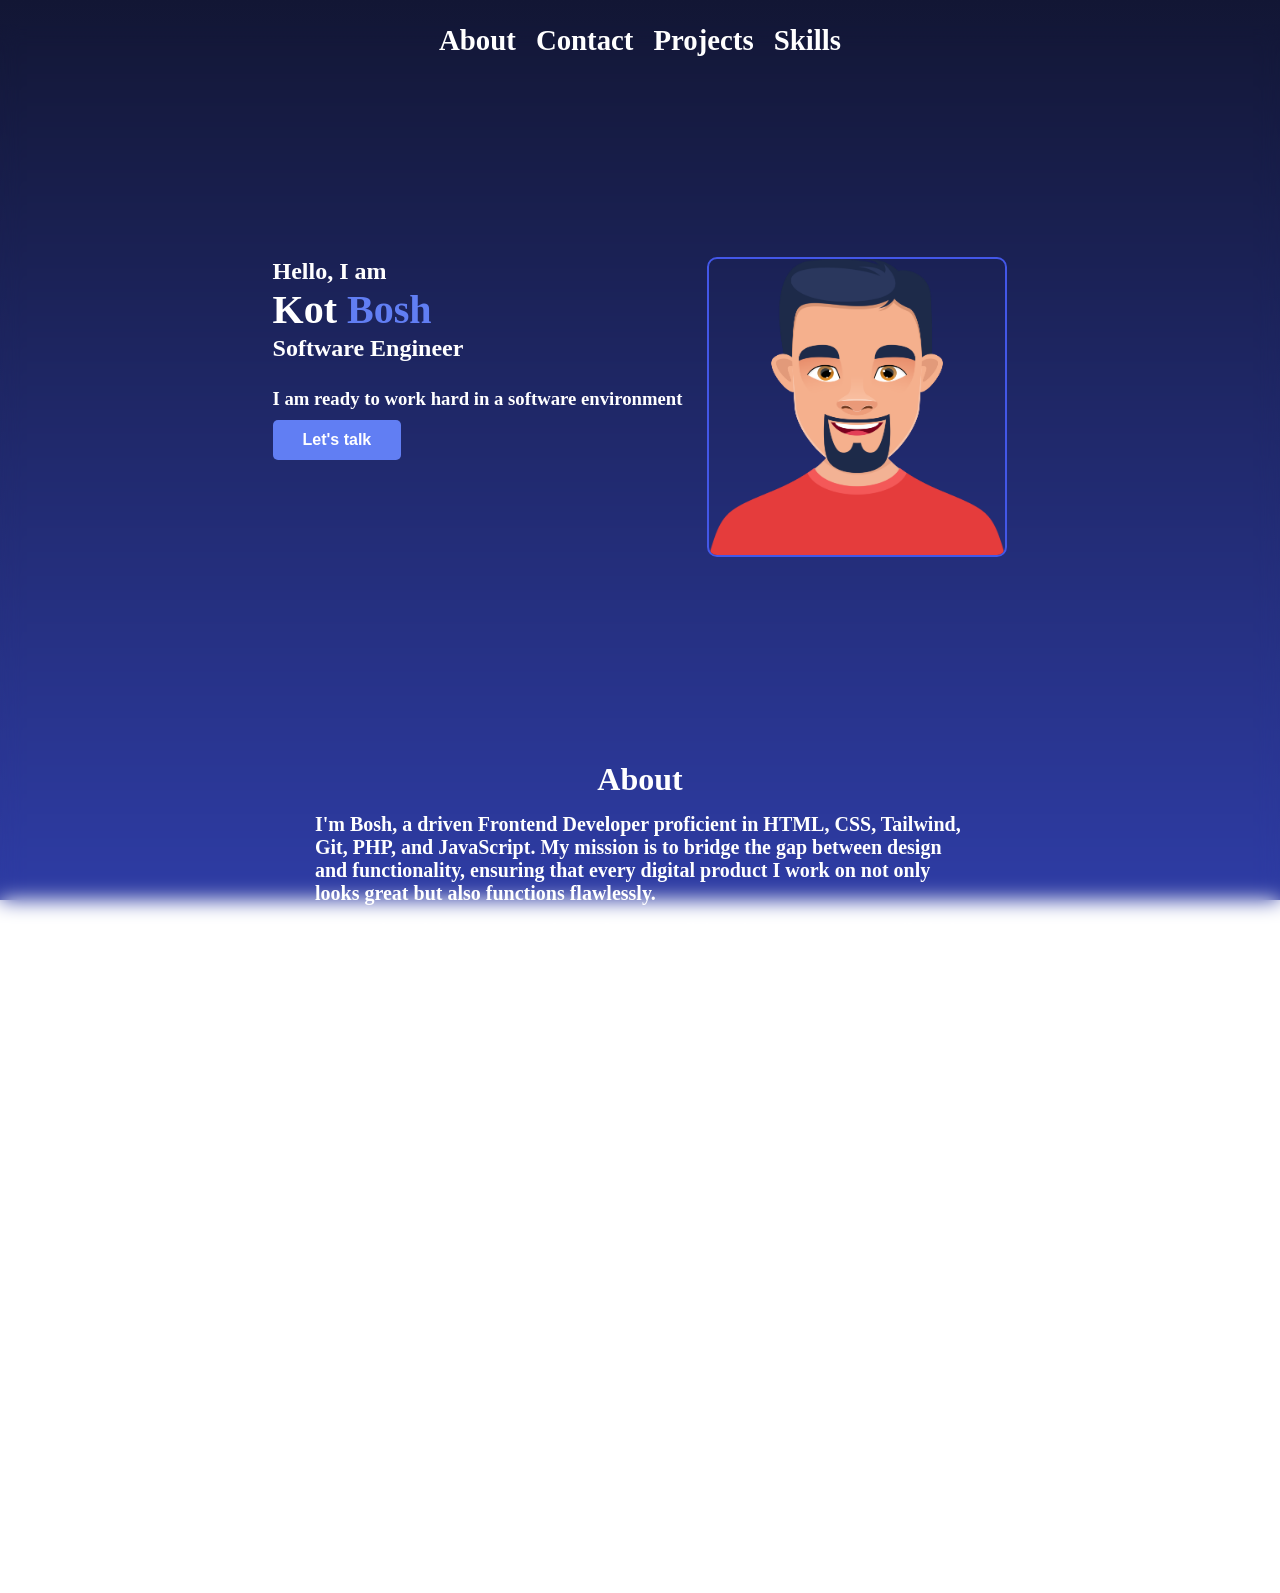
==== index.html @ f46835e7 "Added technologies, started projects" ====
<!DOCTYPE html>
<html lang="en">
  <head>
    <meta charset="UTF-8" />
    <meta name="viewport" content="width=device-width, initial-scale=1.0" />
    <link rel="stylesheet" href="c3301.css" />
    <link
      href="https://unpkg.com/boxicons@2.1.4/css/boxicons.min.css"
      rel="stylesheet"
    />
    <script src="c3301.js"></script>
    <title>Personal Portfolio Renewed</title>
  </head>

  <body>
    <nav class="navbar">
      <a href="#">About</a>
      <a href="#">Contact</a>
      <a href="#">Projects</a>
      <a href="#">Skills</a>
    </nav>

    <section id="home" class="home">
      <div class="text-col">
        <h1>Hello, I am</h1>
        <h1 class="the-bosh">Kot <span>Bosh</span></h1>
        <h3 class="software-engineer">Software Engineer</h3>
        <div class="text-home">
          <h3>I am ready to work hard in a software environment</h3>
          <button class="button button1">Let's talk</button>
        </div>
      </div>
      <div class="image-col">
        <div class="img-container">
          <img class="man-img"src="./random_man.png" alt="" width="300px" height="300px" />
        </div>
      </div>
    </section>

    <div class="about">
      <h1>About</h1>
      <div class="descrip">
        <p>
          I'm Bosh, a driven Frontend Developer proficient in HTML, CSS, Tailwind,
          Git, PHP, and JavaScript. My mission is to bridge the gap between design
          and functionality, ensuring that every digital product I work on not
          only looks great but also functions flawlessly.
        </p>
        <p>
          I'm Bosh, a driven Frontend Developer proficient in HTML, CSS, Tailwind,
          Git, PHP, and JavaScript. My mission is to bridge the gap between design
          and functionality, ensuring that every digital product I work on not
          only looks great but also functions flawlessly.
        </p>
      </div>
      <div class="technologies">
        <img src="white-html.png" alt="" width="70px" height="70px">
        <img src="white-css.png" alt="" width="70px" height="70px">
        <img src="white-javascript.png" alt="" width="70px" height="70px">
        <img src="white-php.png" alt="" width="70px" height="70px">
      </div>
    </div>

    <div class="projects">
      <div class="projects-heading">
        <h1>Projects</h1>
      </div>
      <div class="projects-text">
        <p>
          I'm Bosh, a driven Frontend Developer proficient in HTML, CSS, Tailwind,
          Git, PHP, and JavaScript. My mission is to bridge the gap between design
          and functionality, ensuring that every digital product I work on not
          only looks great but also functions flawlessly.
        </p>
      </div>
      <div class="card">
        <div class="card card1">
          <h1>Project1</h1>
          <img src="" alt="">
        </div>
        <div class="card card2">
          <h1>Project2</h1>
          <img src="" alt="">
        </div>
        <div class="card card3">
          <h1>Project3</h1>
          <img src="" alt="">
        </div>
        <div class="card card4">
          <h1>Project4</h1>
          <img src="" alt="">
        </div>
      </div>
    </div>

    <!-- <footer class="footer">
      <div class="home-sci">
        <a
          href="https://www.instagram.com/codewithlegion/?next=%2F"
          target="_blank"
          ><i class="bx bxl-instagram"></i
        ></a>
        <a href="#" target="_blank"><i class="bx bxl-twitter"></i></a>
        <a
          href="https://www.linkedin.com/in/rhys-maddever-718062283/"
          target="_blank"
          ><i class="bx bxl-linkedin"></i
        ></a>
      </div>
    </footer> -->
  </body>
</html>
---- c3301.css ----
* {
    box-sizing: border-box;
    padding: 0;
    margin: 0;
    font-weight: bold;
    text-align: start;
    color: white;
    text-decoration: none;
}

body {
    backdrop-filter: blur(10px);
    /* background-image: linear-gradient(to right top, #5200ee, #0e2ad1, #0032af, #00328b, #002e64, #00355f, #103a58, #223e51, #195368, #00697a, #008087, #00978e); */
    background: linear-gradient(to top, #2E3CA5 0%, #121634 100%);
    background-size: cover;
    background-attachment: fixed;
    min-height: 100vh;
}

#home {
    overflow: hidden;
    display: grid;
    justify-content: center;
    gap: 25px;
    margin: 200px 0;
    /* margin: 150px 0 100vh 0; */

}

.text-col {
    line-height: 1.2;
    grid-column: 1;
    text-align: start;
}

.text-home {
    margin: 25px 0;
}

.image-col {
    grid-column: 2;
}

.the-bosh {
    font-size: 2.5em;
}

.software-engineer {
    font-size: 1.5em;
}

.image-col img {
    border-radius: 10px;
    border: 2px solid #4357e8;
}

.text-col span {
    color: #617ef3;
}

.navbar a {
    position: relative;
    font-size: 1.2em;
}

.navbar a::after {
    content: '';
    position: absolute;
    bottom: 0;
    left: 0;
    width: 100%;
    height: 3px;
    background-color: white;
    transform: scaleX(0);
    transform-origin: left;
    transition: transform 0.5s ease-in-out;
}

.navbar a:hover::after {
    transform: scaleX(1);
}

  
.home-sci a {
    font-size: 1.5rem;
}

.navbar {
    display: flex;
    justify-content: center;
    gap: 20px;
    margin-top: 1.5rem;
    font-size: x-large;
    color: darkgreen;
}

.footer {
    position: absolute;
    bottom: 0;
}

.about {
    margin: 60px 0;
    display: flex;
    flex-direction: column;
    justify-content: center;
    align-items: center;
}

.technologies {
    display: flex;
    gap: 20px;
}

.about h1 {
    text-align: center;
    font-size: 32px;
}

.descrip {
    text-align: center;
    width: 650px;
    font-size: 20px;
    margin: 15px 0;
}

.descrip p {
    margin-bottom: 15px;
}

.img-container img {

}

/* Use nth child on display grid to make button bo to button of img / container */

.button1 {
    background-color: #617ef3; /* Green */
    border: none;
    color: white;
    padding: 11px 30px;
    border-radius: 5px;
    text-align: center;
    text-decoration: none;
    font-size: 16px;
    cursor: pointer;
    -webkit-transition-duration: 0.4s; /* Safari */
    transition-duration: 0.4s;
  }

  .button1:hover {
    background-color: #4357e8;
    box-shadow: 0 12px 16px 0 rgba(0,0,0,0.24),0 17px 50px 0 rgba(0,0,0,0.19);
  }

  .text-home {
    margin: 25px 0;
  }

  .button1 {
    margin: 10px 0;
  }

.projects {
    margin-top: 150px;
}

.projects-heading h1 {
    text-align: center;
    margin-bottom: 20px;
}

.projects-text {
    width: 650px;
    margin: auto;
}
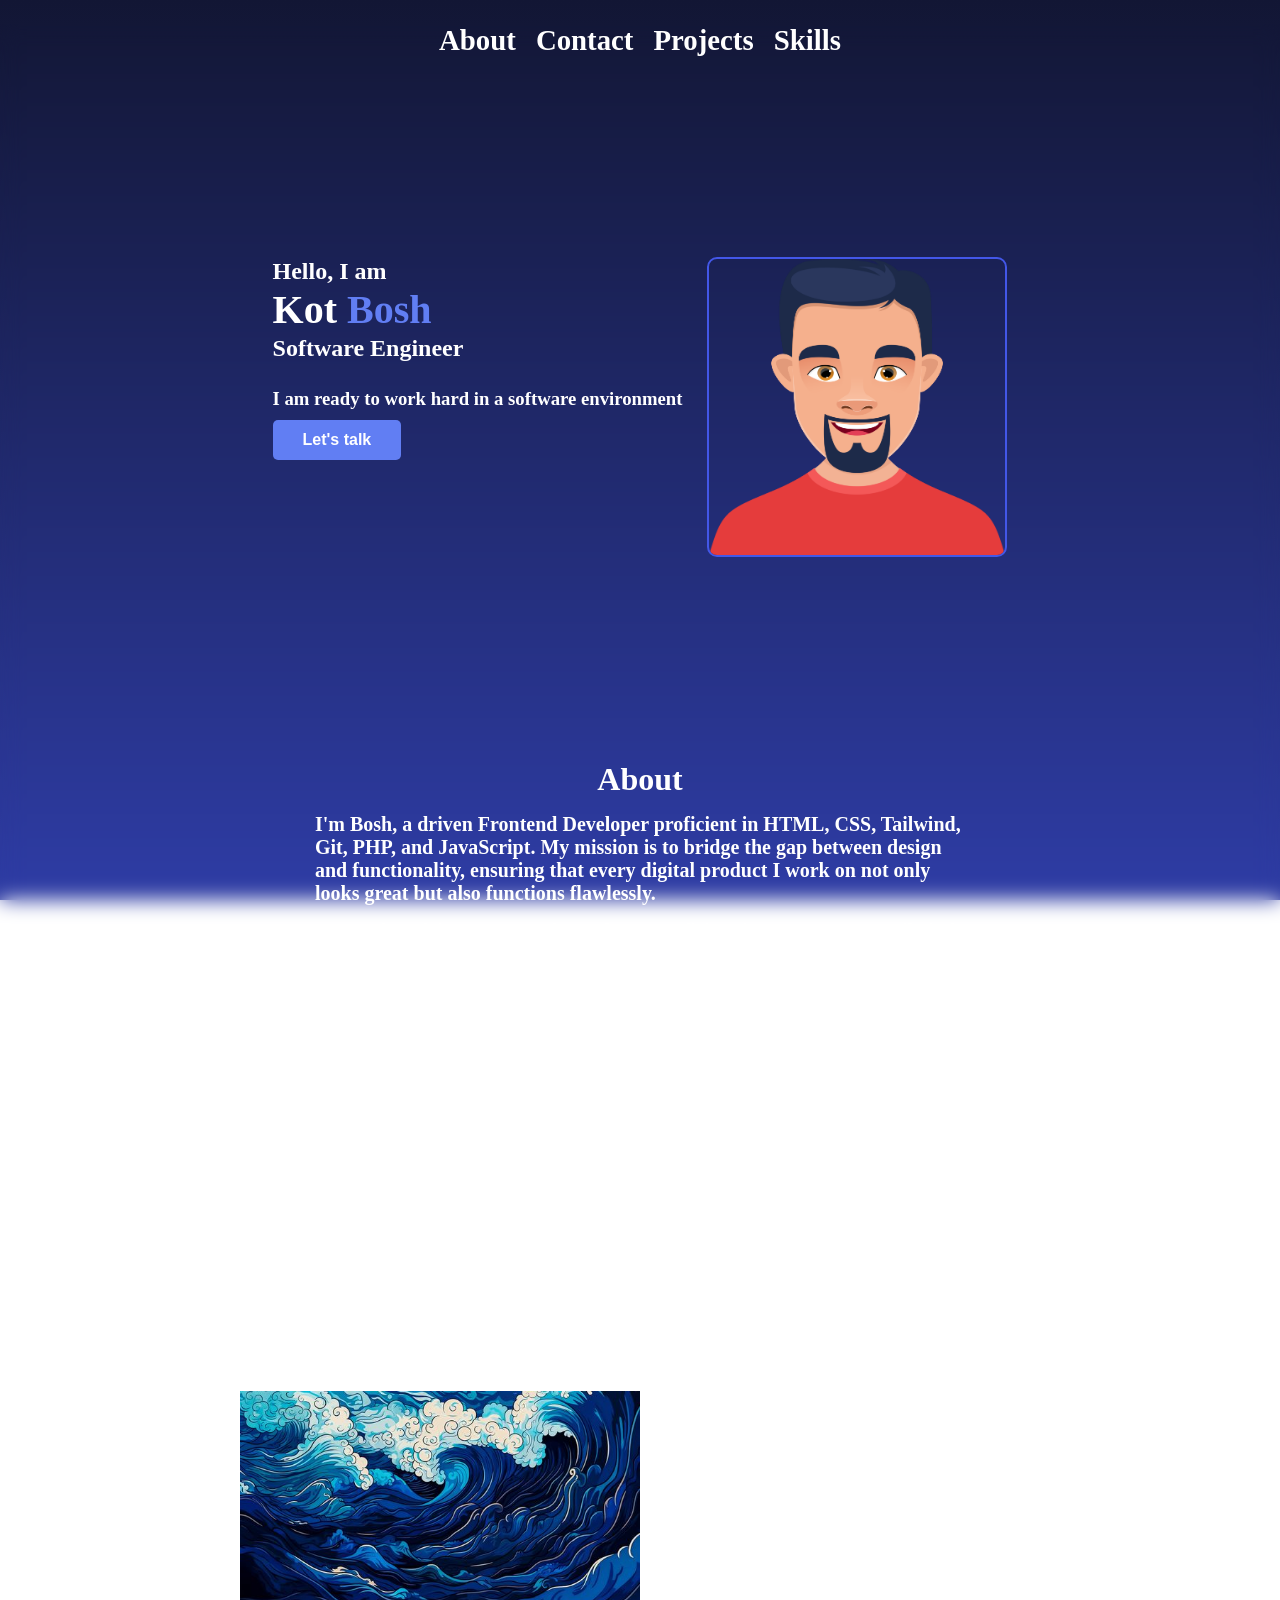
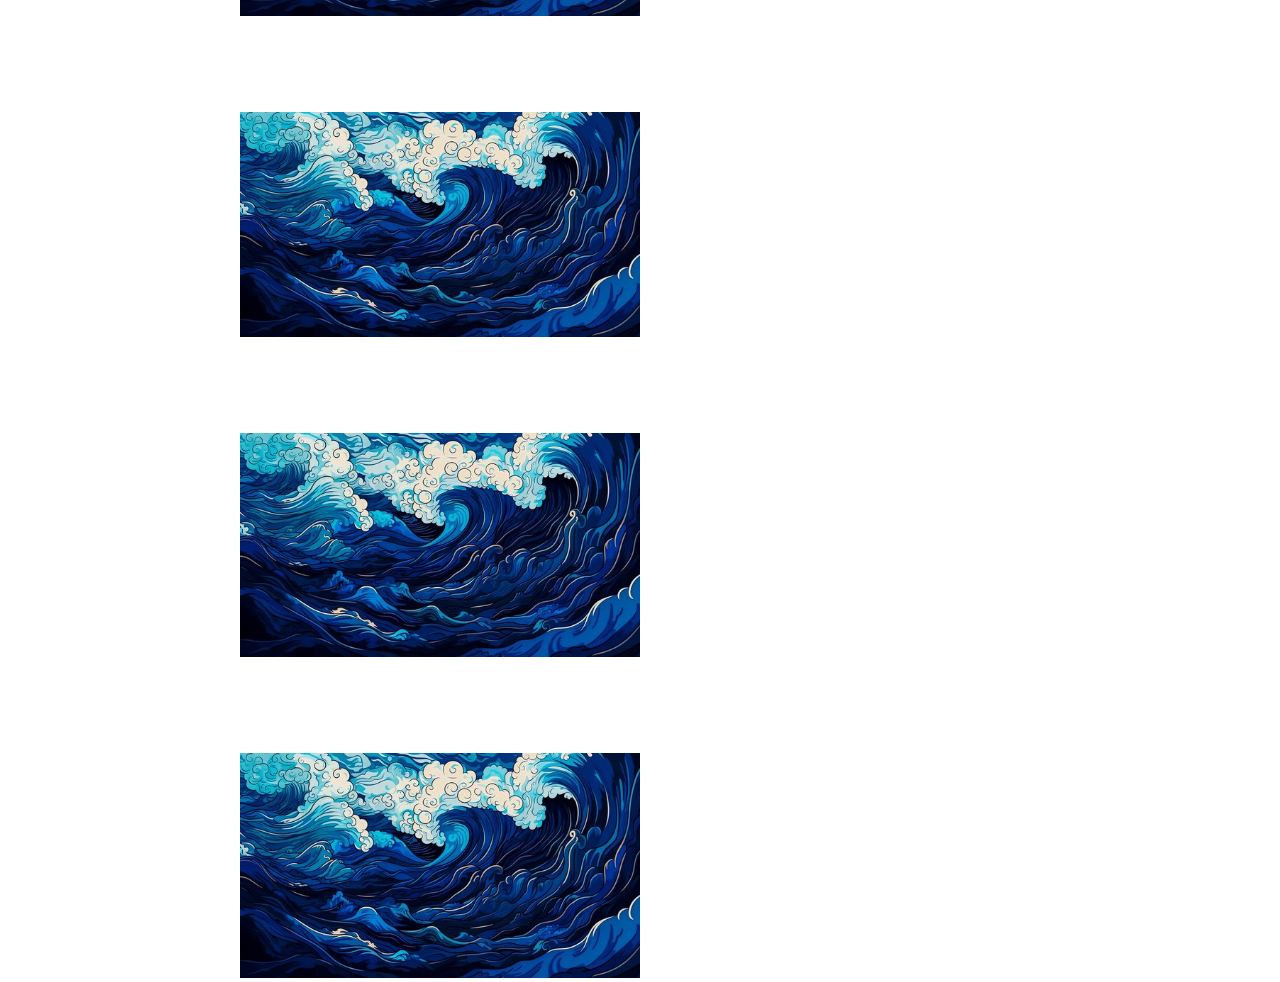
==== commit 4ad64ee0: "Main projects grid" ====
--- a/index.html
+++ b/index.html
@@ -65,30 +65,62 @@
       <div class="projects-heading">
         <h1>Projects</h1>
       </div>
-      <div class="projects-text">
-        <p>
-          I'm Bosh, a driven Frontend Developer proficient in HTML, CSS, Tailwind,
-          Git, PHP, and JavaScript. My mission is to bridge the gap between design
-          and functionality, ensuring that every digital product I work on not
-          only looks great but also functions flawlessly.
-        </p>
-      </div>
-      <div class="card">
+      <div class="card_n">
         <div class="card card1">
           <h1>Project1</h1>
-          <img src="" alt="">
+          <div class="col1">
+            <img src="/waves.jpg" alt="" width="400px">
+          </div>
+          <div class="card-text">
+            <p>
+              I'm Bosh, a driven Frontend Developer proficient in HTML, CSS, Tailwind,
+              Git, PHP, and JavaScript. My mission is to bridge the gap between design
+              and functionality, ensuring that every digital product I work on not
+              only looks great but also functions flawlessly.
+            </p>
+          </div>
         </div>
         <div class="card card2">
           <h1>Project2</h1>
-          <img src="" alt="">
+          <div class="col1">
+            <img src="/waves.jpg" alt="" width="400px">
+          </div>
+          <div class="card-text">
+            <p>
+              I'm Bosh, a driven Frontend Developer proficient in HTML, CSS, Tailwind,
+              Git, PHP, and JavaScript. My mission is to bridge the gap between design
+              and functionality, ensuring that every digital product I work on not
+              only looks great but also functions flawlessly.
+            </p>
+          </div>
         </div>
         <div class="card card3">
           <h1>Project3</h1>
-          <img src="" alt="">
+          <div class="col1">
+            <img src="/waves.jpg" alt="" width="400px">
+          </div>
+          <div class="card-text">
+            <p>
+              I'm Bosh, a driven Frontend Developer proficient in HTML, CSS, Tailwind,
+              Git, PHP, and JavaScript. My mission is to bridge the gap between design
+              and functionality, ensuring that every digital product I work on not
+              only looks great but also functions flawlessly.
+            </p>
+          </div>
         </div>
         <div class="card card4">
           <h1>Project4</h1>
-          <img src="" alt="">
+          <div class="col1">
+            <img src="/waves.jpg" alt="" width="400px">
+          </div>
+          <div class="card-text">
+            <p>
+              I'm Bosh, a driven Frontend Developer proficient in HTML, CSS, Tailwind,
+              Git, PHP, and JavaScript. My mission is to bridge the gap between design
+              and functionality, ensuring that every digital product I work on not
+              only looks great but also functions flawlessly.
+            </p>
+          </div>
         </div>
       </div>
     </div>
--- a/c3301.css
+++ b/c3301.css
@@ -171,10 +171,34 @@
 }
 
 .projects-text {
-    width: 650px;
+    max-width: 700px;
     margin: auto;
 }
 
-
-
-
+.projects {
+    margin-top: 150px;
+}
+
+.card {
+    display: grid;
+    margin: 0 auto;
+    max-width: 800px;
+    align-items: center;
+    gap: 20px;
+    margin-top: 35px;
+}
+
+.card-text {
+    font-size: 17px;
+}
+
+.col1 {
+    grid-column: 1;
+}
+
+.card-text {
+    grid-column: 2;
+}
+
+
+
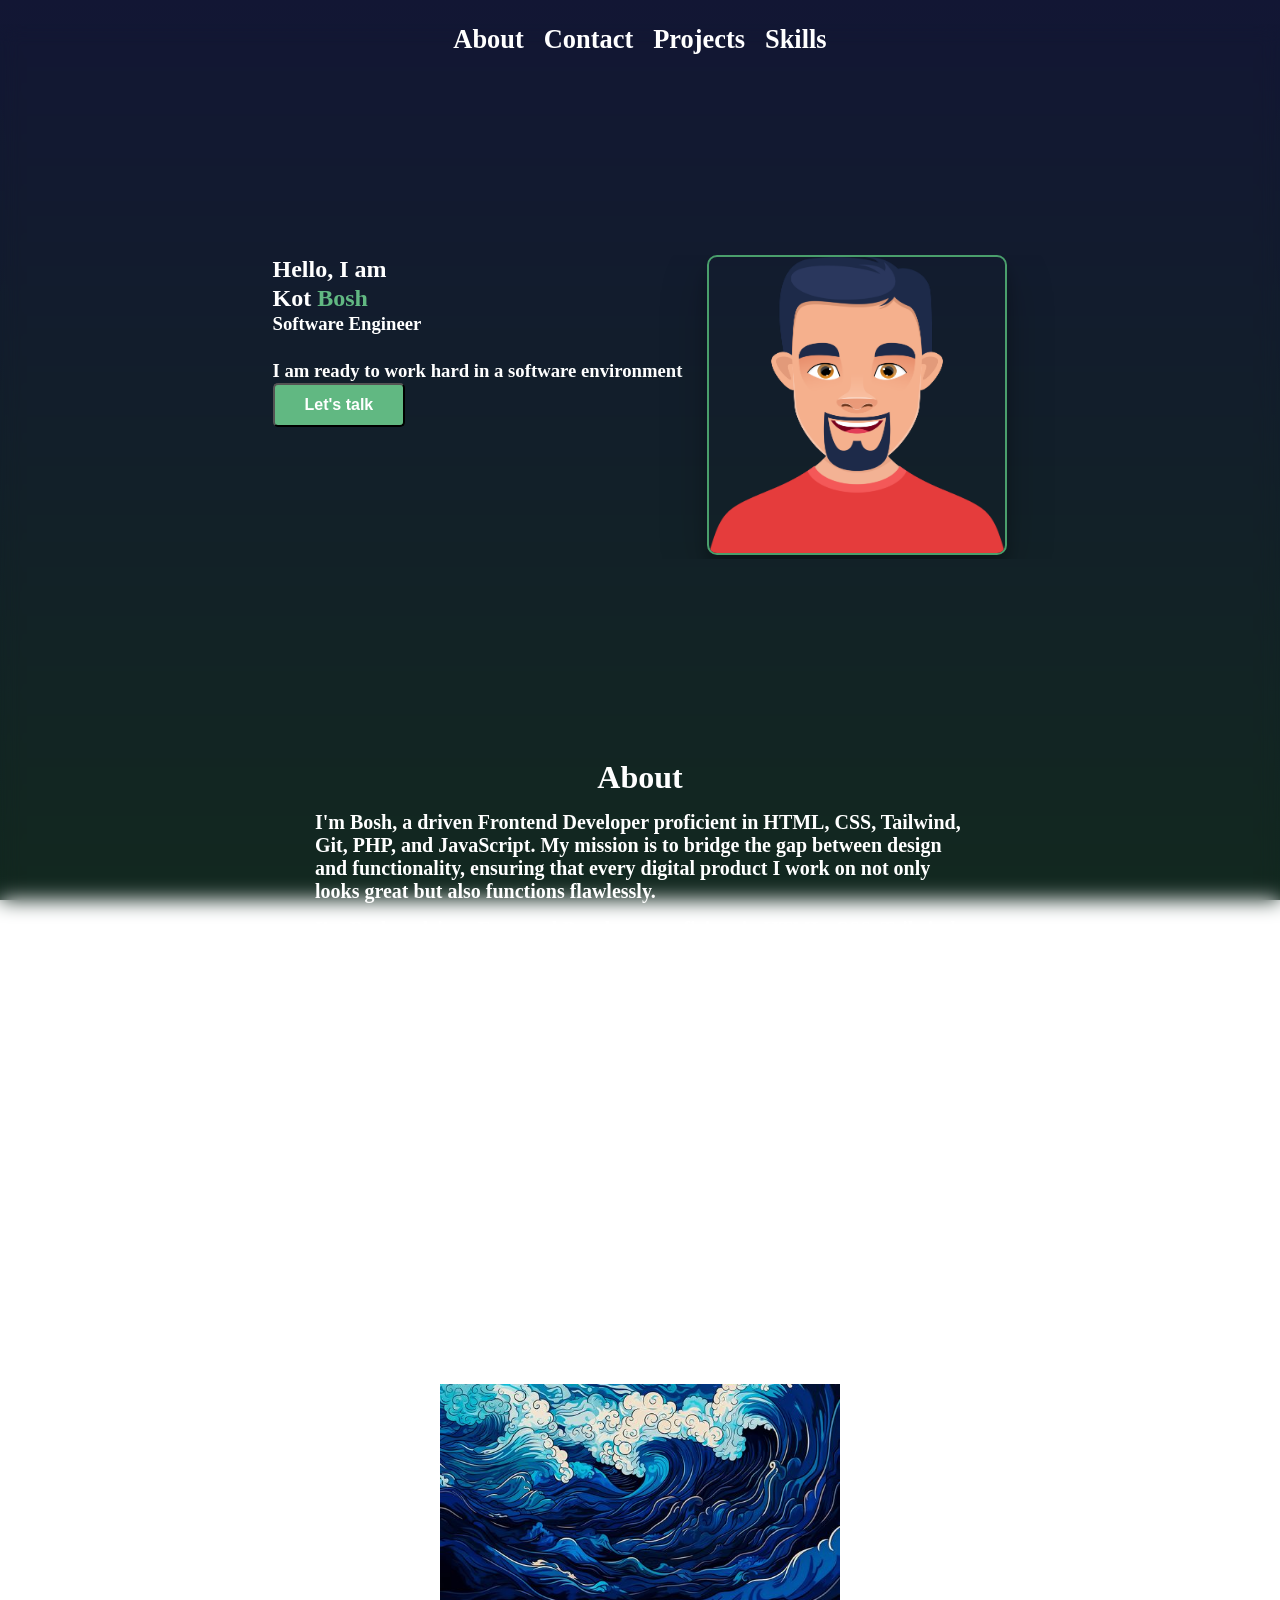
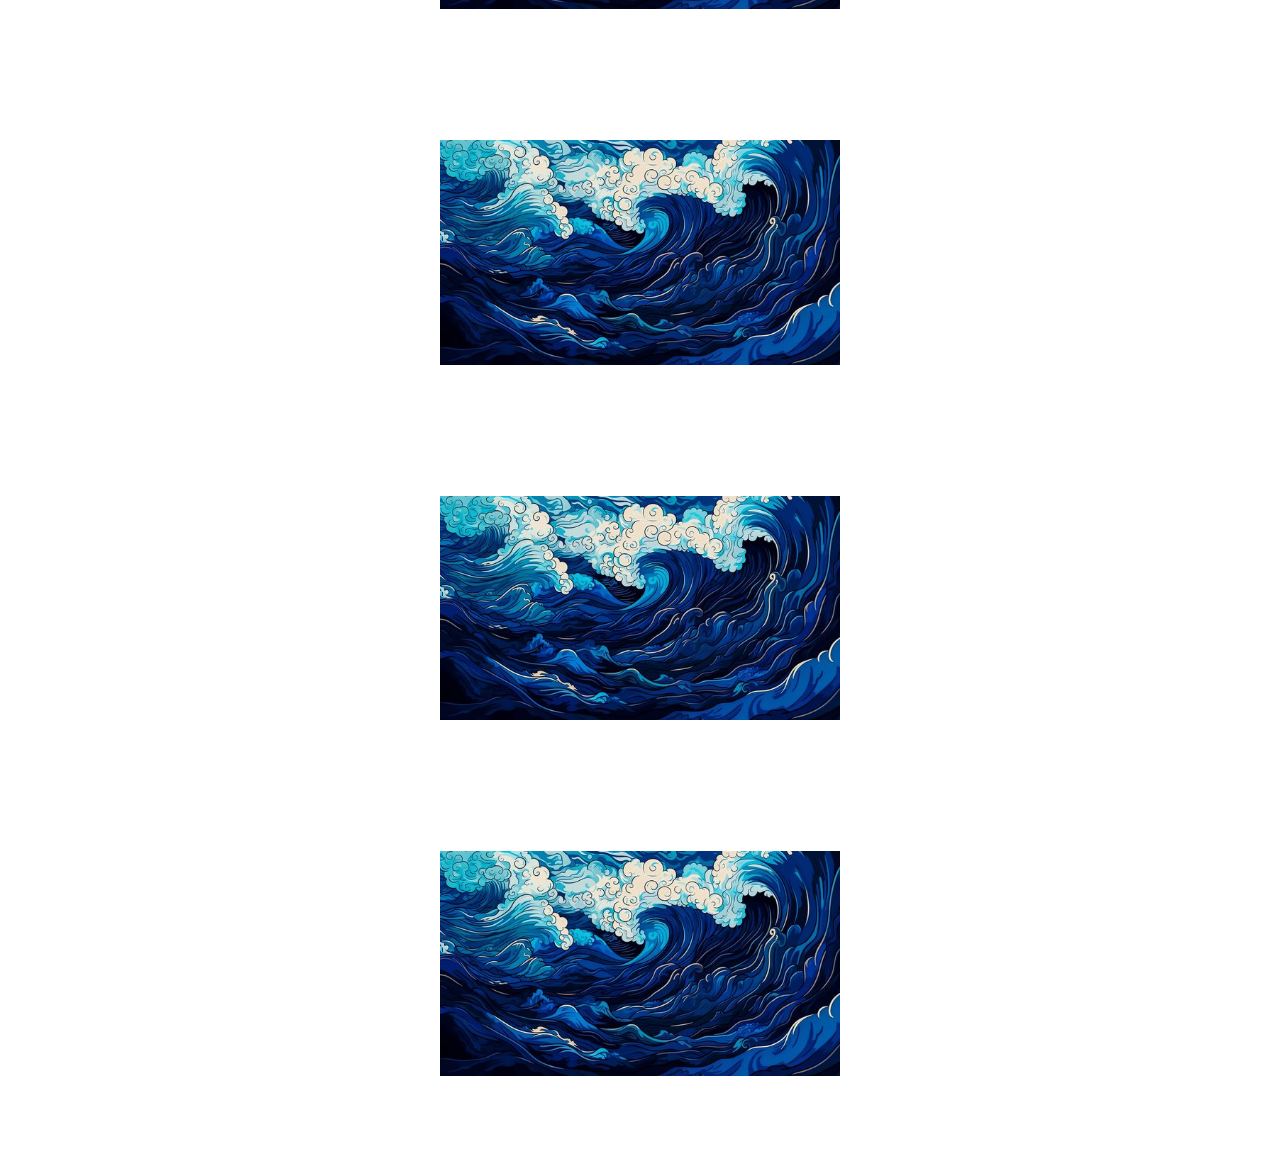
==== commit 77d0b97c: "Responsiveness + changes" ====
--- a/index.html
+++ b/index.html
@@ -3,11 +3,13 @@
   <head>
     <meta charset="UTF-8" />
     <meta name="viewport" content="width=device-width, initial-scale=1.0" />
+    <meta http-equiv="Cache-Control" content="no-store, no-cache, must-revalidate, max-age=0">
     <link rel="stylesheet" href="c3301.css" />
     <link
       href="https://unpkg.com/boxicons@2.1.4/css/boxicons.min.css"
       rel="stylesheet"
     />
+    <meta name="viewport" content="width=device-width, initial-scale=1.0">
     <script src="c3301.js"></script>
     <title>Personal Portfolio Renewed</title>
   </head>
@@ -61,15 +63,13 @@
       </div>
     </div>
 
+    <h1 class="project-title">Projects</h1>
     <div class="projects">
-      <div class="projects-heading">
-        <h1>Projects</h1>
-      </div>
       <div class="card_n">
         <div class="card card1">
           <h1>Project1</h1>
           <div class="col1">
-            <img src="/waves.jpg" alt="" width="400px">
+            <img src="waves.jpg" alt="" width="400px">
           </div>
           <div class="card-text">
             <p>
@@ -83,7 +83,7 @@
         <div class="card card2">
           <h1>Project2</h1>
           <div class="col1">
-            <img src="/waves.jpg" alt="" width="400px">
+            <img src="waves.jpg" alt="" width="400px">
           </div>
           <div class="card-text">
             <p>
@@ -97,7 +97,7 @@
         <div class="card card3">
           <h1>Project3</h1>
           <div class="col1">
-            <img src="/waves.jpg" alt="" width="400px">
+            <img src="waves.jpg" alt="" width="400px">
           </div>
           <div class="card-text">
             <p>
@@ -111,7 +111,7 @@
         <div class="card card4">
           <h1>Project4</h1>
           <div class="col1">
-            <img src="/waves.jpg" alt="" width="400px">
+            <img src="waves.jpg" alt="" width="400px">
           </div>
           <div class="card-text">
             <p>
--- a/c3301.css
+++ b/c3301.css
@@ -4,14 +4,23 @@
     margin: 0;
     font-weight: bold;
     text-align: start;
-    color: white;
+    color: var(--text-color); /* Use the green theme text color */
     text-decoration: none;
+}
+
+:root {
+    --bg-color-2: #12281F;
+    --text-color: #ffffff;
+    --text-span-and-hover: #61B882;
+    --active-link: #5CBF63;
+    --normal-button: #61B882;
+    --normal-btn-hover: #4A9F6C;
+    --normal-btn-active: #3A8B5E;
 }
 
 body {
     backdrop-filter: blur(10px);
-    /* background-image: linear-gradient(to right top, #5200ee, #0e2ad1, #0032af, #00328b, #002e64, #00355f, #103a58, #223e51, #195368, #00697a, #008087, #00978e); */
-    background: linear-gradient(to top, #2E3CA5 0%, #121634 100%);
+    background: linear-gradient(to top, var(--bg-color-2), #121634 100%);
     background-size: cover;
     background-attachment: fixed;
     min-height: 100vh;
@@ -23,8 +32,10 @@
     justify-content: center;
     gap: 25px;
     margin: 200px 0;
-    /* margin: 150px 0 100vh 0; */
+}
 
+.home img {
+    box-shadow: 0 12px 16px 0 rgba(0,0,0,0.24), 0 17px 50px 0 rgba(0,0,0,0.19);
 }
 
 .text-col {
@@ -41,26 +52,18 @@
     grid-column: 2;
 }
 
-.the-bosh {
-    font-size: 2.5em;
-}
-
-.software-engineer {
-    font-size: 1.5em;
-}
-
 .image-col img {
     border-radius: 10px;
-    border: 2px solid #4357e8;
+    border: 2px solid var(--normal-btn-hover); /* Updated with green theme color for border */
 }
 
 .text-col span {
-    color: #617ef3;
+    color: var(--text-span-and-hover); /* Updated with green theme color */
 }
 
 .navbar a {
     position: relative;
-    font-size: 1.2em;
+    font-size: 1.1em;
 }
 
 .navbar a::after {
@@ -70,7 +73,7 @@
     left: 0;
     width: 100%;
     height: 3px;
-    background-color: white;
+    background-color: var(--active-link); /* Updated with green theme color */
     transform: scaleX(0);
     transform-origin: left;
     transition: transform 0.5s ease-in-out;
@@ -80,7 +83,6 @@
     transform: scaleX(1);
 }
 
-  
 .home-sci a {
     font-size: 1.5rem;
 }
@@ -91,7 +93,6 @@
     gap: 20px;
     margin-top: 1.5rem;
     font-size: x-large;
-    color: darkgreen;
 }
 
 .footer {
@@ -112,12 +113,12 @@
     gap: 20px;
 }
 
-.about h1 {
+.about h1, .projects-heading h1 {
     text-align: center;
     font-size: 32px;
 }
 
-.descrip {
+.descrip, .projects-text {
     text-align: center;
     width: 650px;
     font-size: 20px;
@@ -128,15 +129,8 @@
     margin-bottom: 15px;
 }
 
-.img-container img {
-
-}
-
-/* Use nth child on display grid to make button bo to button of img / container */
-
 .button1 {
-    background-color: #617ef3; /* Green */
-    border: none;
+    background-color: var(--normal-button); /* Green theme button color */
     color: white;
     padding: 11px 30px;
     border-radius: 5px;
@@ -144,61 +138,47 @@
     text-decoration: none;
     font-size: 16px;
     cursor: pointer;
-    -webkit-transition-duration: 0.4s; /* Safari */
     transition-duration: 0.4s;
-  }
-
-  .button1:hover {
-    background-color: #4357e8;
-    box-shadow: 0 12px 16px 0 rgba(0,0,0,0.24),0 17px 50px 0 rgba(0,0,0,0.19);
-  }
-
-  .text-home {
-    margin: 25px 0;
-  }
-
-  .button1 {
-    margin: 10px 0;
-  }
-
-.projects {
-    margin-top: 150px;
 }
 
-.projects-heading h1 {
-    text-align: center;
-    margin-bottom: 20px;
-}
-
-.projects-text {
-    max-width: 700px;
-    margin: auto;
+.button1:hover {
+    background-color: var(--normal-btn-hover); /* Green theme button hover color */
+    box-shadow: 0 12px 16px 0 rgba(0,0,0,0.24), 0 17px 50px 0 rgba(0,0,0,0.19);
 }
 
 .projects {
-    margin-top: 150px;
+    display: flex;
+    justify-content: center;
+    min-width: 30rem;
+    text-align: center;
+    margin-top: 3.125rem;
 }
 
-.card {
-    display: grid;
-    margin: 0 auto;
-    max-width: 800px;
-    align-items: center;
-    gap: 20px;
-    margin-top: 35px;
-}
-
-.card-text {
-    font-size: 17px;
-}
-
-.col1 {
-    grid-column: 1;
-}
-
-.card-text {
-    grid-column: 2;
+.card_n p {
+    max-width: 25rem;
 }
 
 
+.project-title {
+    margin-top: 9.375rem;
+    margin-bottom: 1.25rem;
+    text-align: center;
+}
 
+.card img:hover {
+    transform: scale(1.01);
+}
+
+@media screen and (max-width: 490px) {
+    body {
+        margin: 0 10px;
+    }
+    #home {
+        display: flex;
+        flex-direction: column;
+    }
+    .descrip, .projects-text {
+        font-size: 14px;
+        max-width: fit-content;
+    }
+}
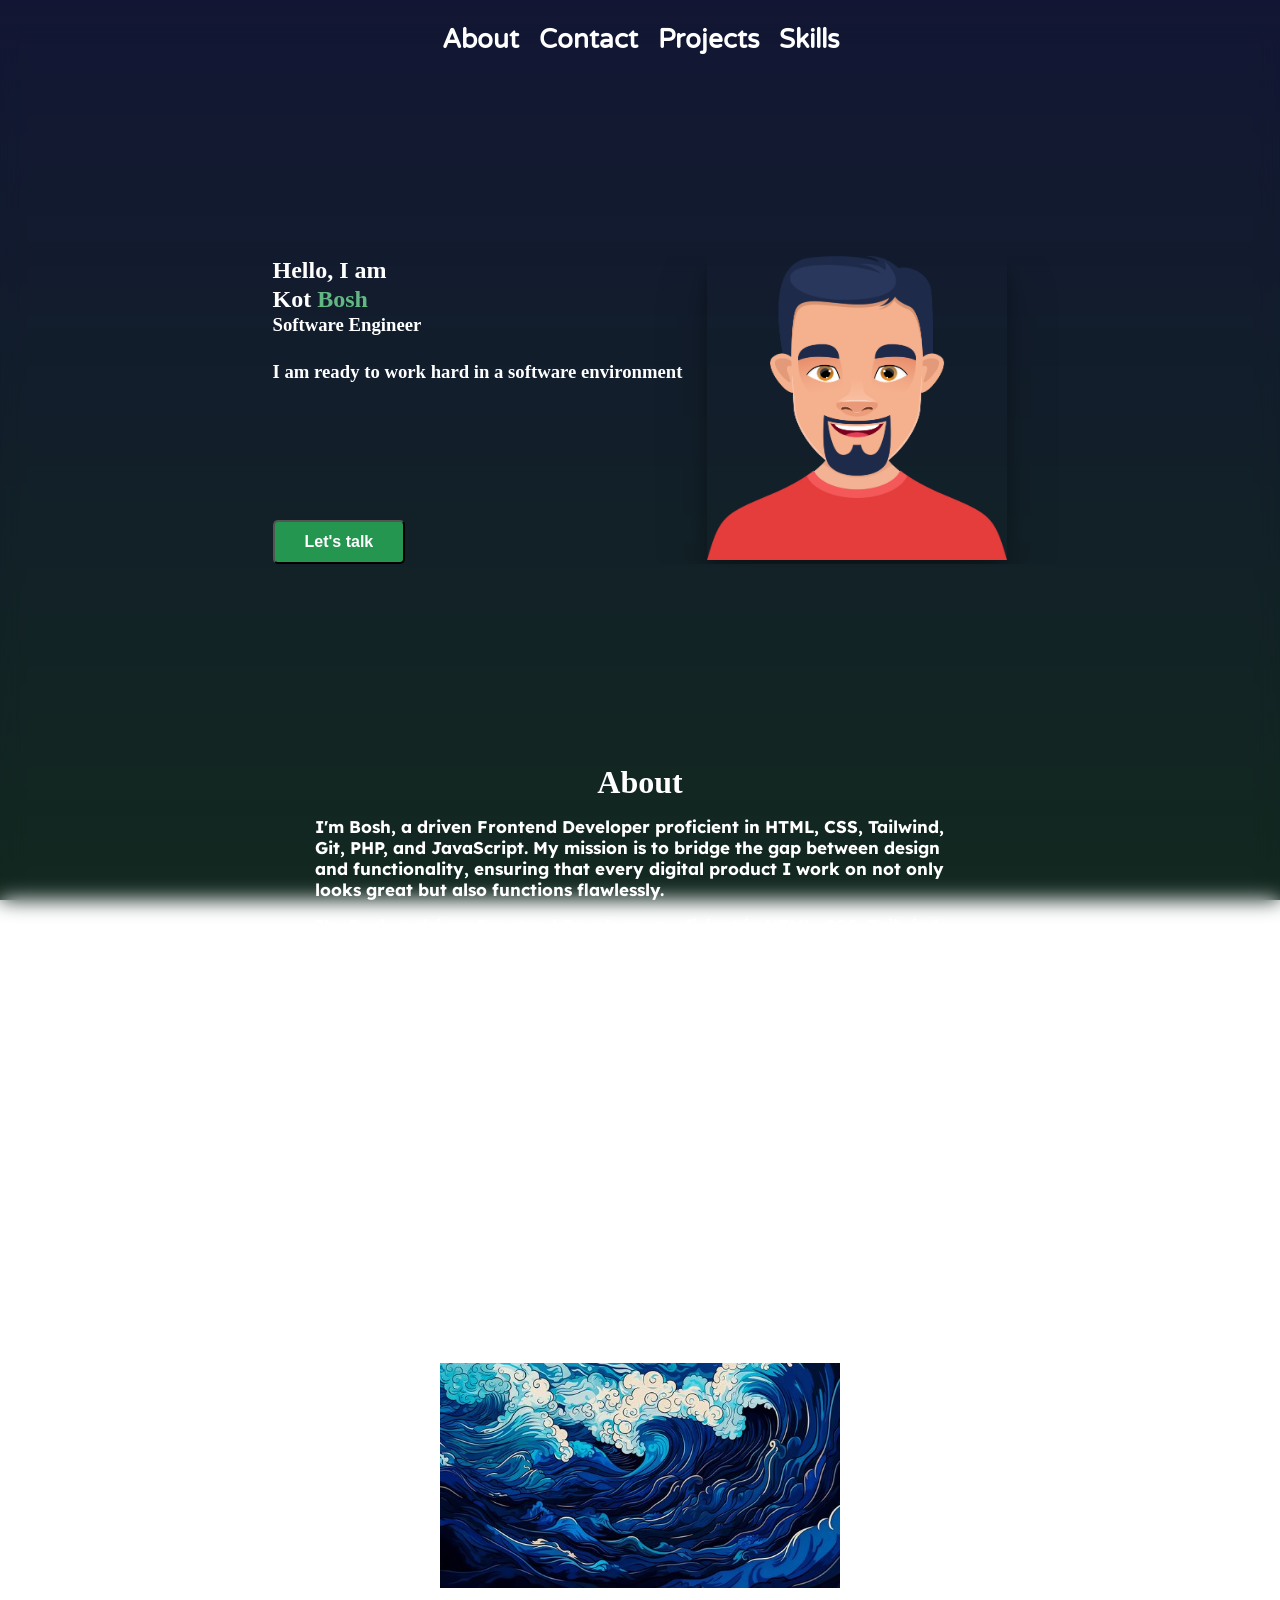
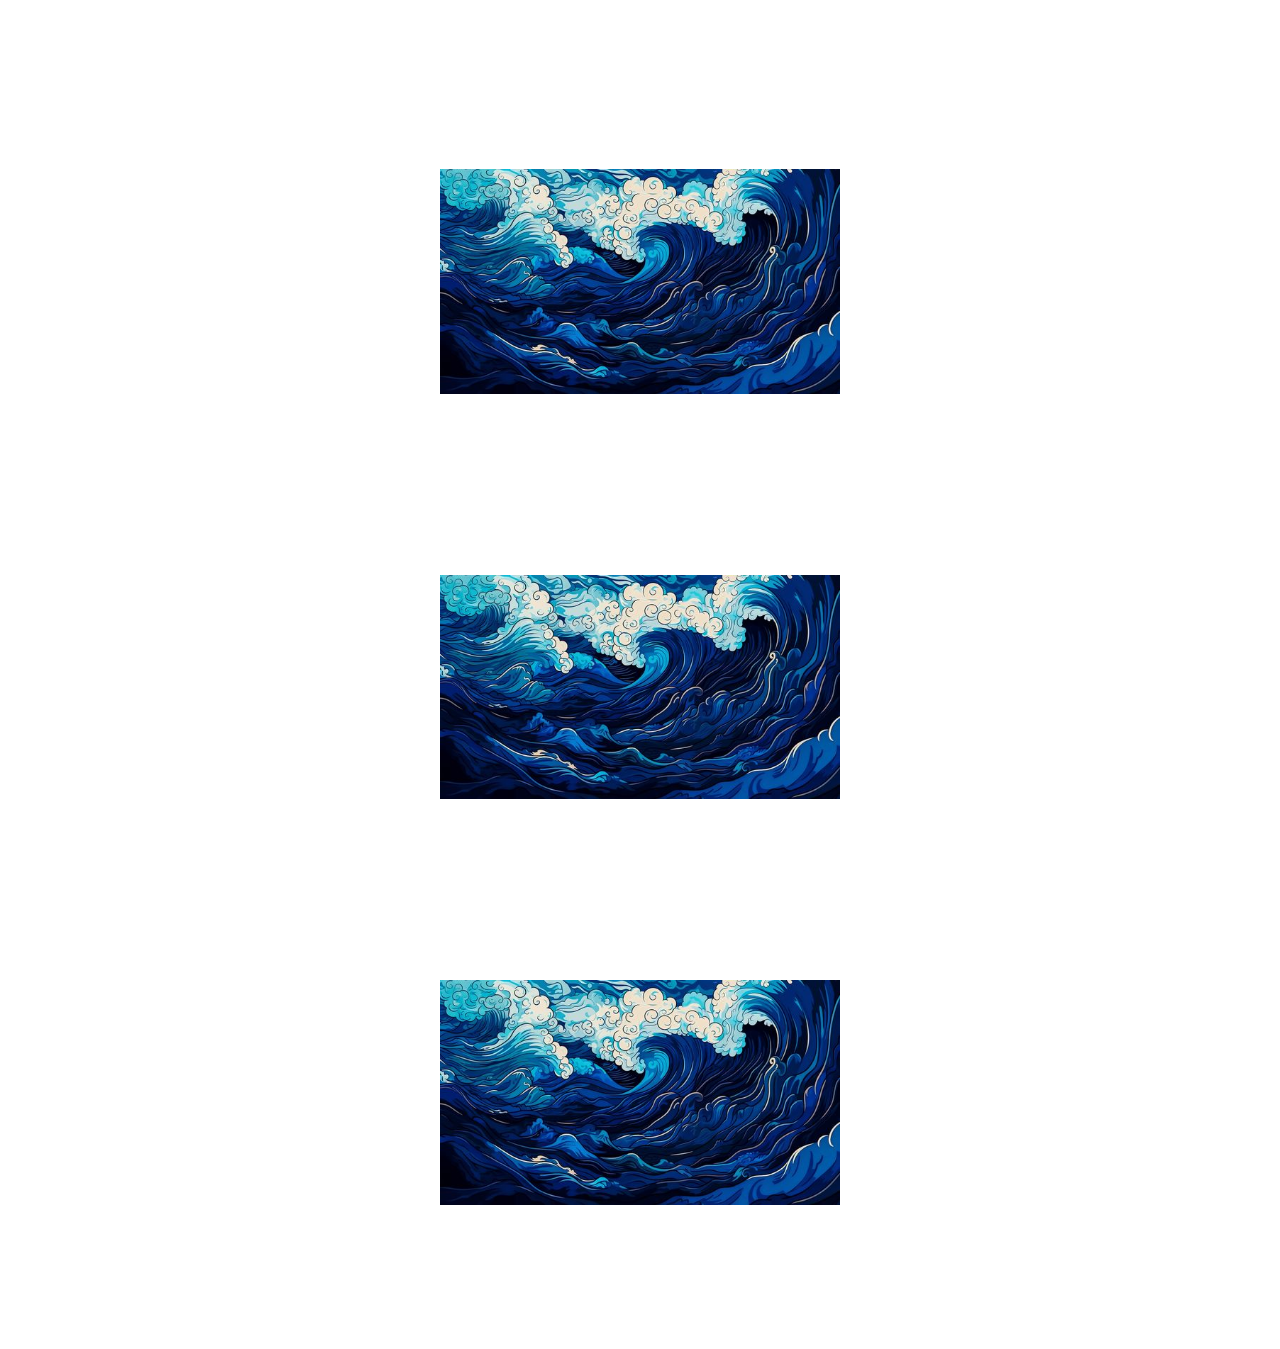
==== commit 01e50160: "New font + font size" ====
--- a/index.html
+++ b/index.html
@@ -2,14 +2,17 @@
 <html lang="en">
   <head>
     <meta charset="UTF-8" />
-    <meta name="viewport" content="width=device-width, initial-scale=1.0" />
-    <meta http-equiv="Cache-Control" content="no-store, no-cache, must-revalidate, max-age=0">
+
+    <meta
+      http-equiv="Cache-Control"
+      content="no-store, no-cache, must-revalidate, max-age=0"
+    />
     <link rel="stylesheet" href="c3301.css" />
     <link
       href="https://unpkg.com/boxicons@2.1.4/css/boxicons.min.css"
       rel="stylesheet"
     />
-    <meta name="viewport" content="width=device-width, initial-scale=1.0">
+    <meta name="viewport" content="width=device-width, initial-scale=1.0" />
     <script src="c3301.js"></script>
     <title>Personal Portfolio Renewed</title>
   </head>
@@ -34,7 +37,13 @@
       </div>
       <div class="image-col">
         <div class="img-container">
-          <img class="man-img"src="./random_man.png" alt="" width="300px" height="300px" />
+          <img
+            class="man-img"
+            src="./random_man.png"
+            alt=""
+            width="300px"
+            height="304px"
+          />
         </div>
       </div>
     </section>
@@ -43,23 +52,23 @@
       <h1>About</h1>
       <div class="descrip">
         <p>
-          I'm Bosh, a driven Frontend Developer proficient in HTML, CSS, Tailwind,
-          Git, PHP, and JavaScript. My mission is to bridge the gap between design
-          and functionality, ensuring that every digital product I work on not
-          only looks great but also functions flawlessly.
+          I'm Bosh, a driven Frontend Developer proficient in HTML, CSS,
+          Tailwind, Git, PHP, and JavaScript. My mission is to bridge the gap
+          between design and functionality, ensuring that every digital product
+          I work on not only looks great but also functions flawlessly.
         </p>
         <p>
-          I'm Bosh, a driven Frontend Developer proficient in HTML, CSS, Tailwind,
-          Git, PHP, and JavaScript. My mission is to bridge the gap between design
-          and functionality, ensuring that every digital product I work on not
-          only looks great but also functions flawlessly.
+          I'm Bosh, a driven Frontend Developer proficient in HTML, CSS,
+          Tailwind, Git, PHP, and JavaScript. My mission is to bridge the gap
+          between design and functionality, ensuring that every digital product
+          I work on not only looks great but also functions flawlessly.
         </p>
       </div>
       <div class="technologies">
-        <img src="white-html.png" alt="" width="70px" height="70px">
-        <img src="white-css.png" alt="" width="70px" height="70px">
-        <img src="white-javascript.png" alt="" width="70px" height="70px">
-        <img src="white-php.png" alt="" width="70px" height="70px">
+        <img src="white-html.png" alt="" width="60px" height="60px" />
+        <img src="white-css.png" alt="" width="60px" height="60px" />
+        <img src="white-javascript.png" alt="" width="60px" height="60px" />
+        <img src="white-php.png" alt="" width="60px" height="60px" />
       </div>
     </div>
 
@@ -69,63 +78,67 @@
         <div class="card card1">
           <h1>Project1</h1>
           <div class="col1">
-            <img src="waves.jpg" alt="" width="400px">
+            <img src="waves.jpg" alt="" width="400px" />
           </div>
           <div class="card-text">
             <p>
-              I'm Bosh, a driven Frontend Developer proficient in HTML, CSS, Tailwind,
-              Git, PHP, and JavaScript. My mission is to bridge the gap between design
-              and functionality, ensuring that every digital product I work on not
-              only looks great but also functions flawlessly.
+              I'm Bosh, a driven Frontend Developer proficient in HTML, CSS,
+              Tailwind, Git, PHP, and JavaScript. My mission is to bridge the
+              gap between design and functionality, ensuring that every digital
+              product I work on not only looks great but also functions
+              flawlessly.
             </p>
           </div>
         </div>
         <div class="card card2">
           <h1>Project2</h1>
           <div class="col1">
-            <img src="waves.jpg" alt="" width="400px">
+            <img src="waves.jpg" alt="" width="400px" />
           </div>
           <div class="card-text">
             <p>
-              I'm Bosh, a driven Frontend Developer proficient in HTML, CSS, Tailwind,
-              Git, PHP, and JavaScript. My mission is to bridge the gap between design
-              and functionality, ensuring that every digital product I work on not
-              only looks great but also functions flawlessly.
+              I'm Bosh, a driven Frontend Developer proficient in HTML, CSS,
+              Tailwind, Git, PHP, and JavaScript. My mission is to bridge the
+              gap between design and functionality, ensuring that every digital
+              product I work on not only looks great but also functions
+              flawlessly.
             </p>
           </div>
         </div>
         <div class="card card3">
           <h1>Project3</h1>
           <div class="col1">
-            <img src="waves.jpg" alt="" width="400px">
+            <img src="waves.jpg" alt="" width="400px" />
           </div>
           <div class="card-text">
             <p>
-              I'm Bosh, a driven Frontend Developer proficient in HTML, CSS, Tailwind,
-              Git, PHP, and JavaScript. My mission is to bridge the gap between design
-              and functionality, ensuring that every digital product I work on not
-              only looks great but also functions flawlessly.
+              I'm Bosh, a driven Frontend Developer proficient in HTML, CSS,
+              Tailwind, Git, PHP, and JavaScript. My mission is to bridge the
+              gap between design and functionality, ensuring that every digital
+              product I work on not only looks great but also functions
+              flawlessly.
             </p>
           </div>
         </div>
         <div class="card card4">
           <h1>Project4</h1>
           <div class="col1">
-            <img src="waves.jpg" alt="" width="400px">
+            <img src="waves.jpg" alt="" width="400px" />
           </div>
           <div class="card-text">
             <p>
-              I'm Bosh, a driven Frontend Developer proficient in HTML, CSS, Tailwind,
-              Git, PHP, and JavaScript. My mission is to bridge the gap between design
-              and functionality, ensuring that every digital product I work on not
-              only looks great but also functions flawlessly.
+              I'm Bosh, a driven Frontend Developer proficient in HTML, CSS,
+              Tailwind, Git, PHP, and JavaScript. My mission is to bridge the
+              gap between design and functionality, ensuring that every digital
+              product I work on not only looks great but also functions
+              flawlessly.
             </p>
           </div>
         </div>
       </div>
     </div>
 
-    <!-- <footer class="footer">
+    <footer class="footer">
       <div class="home-sci">
         <a
           href="https://www.instagram.com/codewithlegion/?next=%2F"
@@ -139,6 +152,6 @@
           ><i class="bx bxl-linkedin"></i
         ></a>
       </div>
-    </footer> -->
+    </footer>
   </body>
 </html>
--- a/c3301.css
+++ b/c3301.css
@@ -1,10 +1,13 @@
+@import url('https://fonts.googleapis.com/css2?family=Varela+Round&display=swap');
+@import url('https://fonts.googleapis.com/css2?family=Lexend:wght@100..900&family=Varela+Round&display=swap');
+
 * {
     box-sizing: border-box;
     padding: 0;
     margin: 0;
     font-weight: bold;
     text-align: start;
-    color: var(--text-color); /* Use the green theme text color */
+    color: var(--text-color);
     text-decoration: none;
 }
 
@@ -13,8 +16,8 @@
     --text-color: #ffffff;
     --text-span-and-hover: #61B882;
     --active-link: #5CBF63;
-    --normal-button: #61B882;
-    --normal-btn-hover: #4A9F6C;
+    --normal-button: #259650;
+    --normal-btn-hover: #3c9961;
     --normal-btn-active: #3A8B5E;
 }
 
@@ -31,7 +34,8 @@
     display: grid;
     justify-content: center;
     gap: 25px;
-    margin: 200px 0;
+    margin: 200px 0; 
+    position: relative;
 }
 
 .home img {
@@ -53,8 +57,8 @@
 }
 
 .image-col img {
-    border-radius: 10px;
-    border: 2px solid var(--normal-btn-hover); /* Updated with green theme color for border */
+    
+    height: 304px;
 }
 
 .text-col span {
@@ -64,6 +68,7 @@
 .navbar a {
     position: relative;
     font-size: 1.1em;
+    font-family: "Varela Round", sans-serif;
 }
 
 .navbar a::after {
@@ -121,8 +126,9 @@
 .descrip, .projects-text {
     text-align: center;
     width: 650px;
-    font-size: 20px;
+    font-size: 17px;
     margin: 15px 0;
+    font-family: "Lexend", sans-serif;
 }
 
 .descrip p {
@@ -139,6 +145,8 @@
     font-size: 16px;
     cursor: pointer;
     transition-duration: 0.4s;
+    position: absolute;
+    bottom: 0;
 }
 
 .button1:hover {
@@ -147,15 +155,26 @@
 }
 
 .projects {
-    display: flex;
-    justify-content: center;
-    min-width: 30rem;
-    text-align: center;
+    display: grid;
+    justify-content: center;
+    align-items: center;
     margin-top: 3.125rem;
+}
+
+.col1 {
+    grid-column: 1;
+}
+
+.card-text {
+    grid-column: 2;
 }
 
 .card_n p {
     max-width: 25rem;
+}
+
+.card {
+    margin-bottom: 50px;
 }
 
 
@@ -169,16 +188,54 @@
     transform: scale(1.01);
 }
 
+.footer {
+    position: absolute;
+    left: 0; /* this sets the width to 100percent, better than width: 100vw; as it doesn't affect the scrollbar */
+    right: 0;
+    bottom: 0; /* Ensure it sticks to the bottom */
+    display: flex;
+    justify-content: center; /* Horizontally center the content */
+    align-items: center; /* Vertically center the content */
+}
+
+
 @media screen and (max-width: 490px) {
     body {
         margin: 0 10px;
     }
     #home {
         display: flex;
+        justify-content: center;
         flex-direction: column;
     }
     .descrip, .projects-text {
         font-size: 14px;
         max-width: fit-content;
     }
-}
+    .technologies img {
+        width: 50px;
+        height: 50px;
+    }
+    .card_n img {
+        width: 15.625rem;
+    }
+    .card-text {
+        font-size: 12px;
+        max-width: 15.625rem;
+    }
+    .navbar {
+        display: flex;
+        justify-content: center;
+    }
+    .navbar a {
+        font-size: 1.375rem;
+    }
+    .descrip {
+        max-width: 100%;
+    }
+    .projects {
+        /* display: flex;
+        justify-content: center;
+        align-items: center; */
+    }
+}
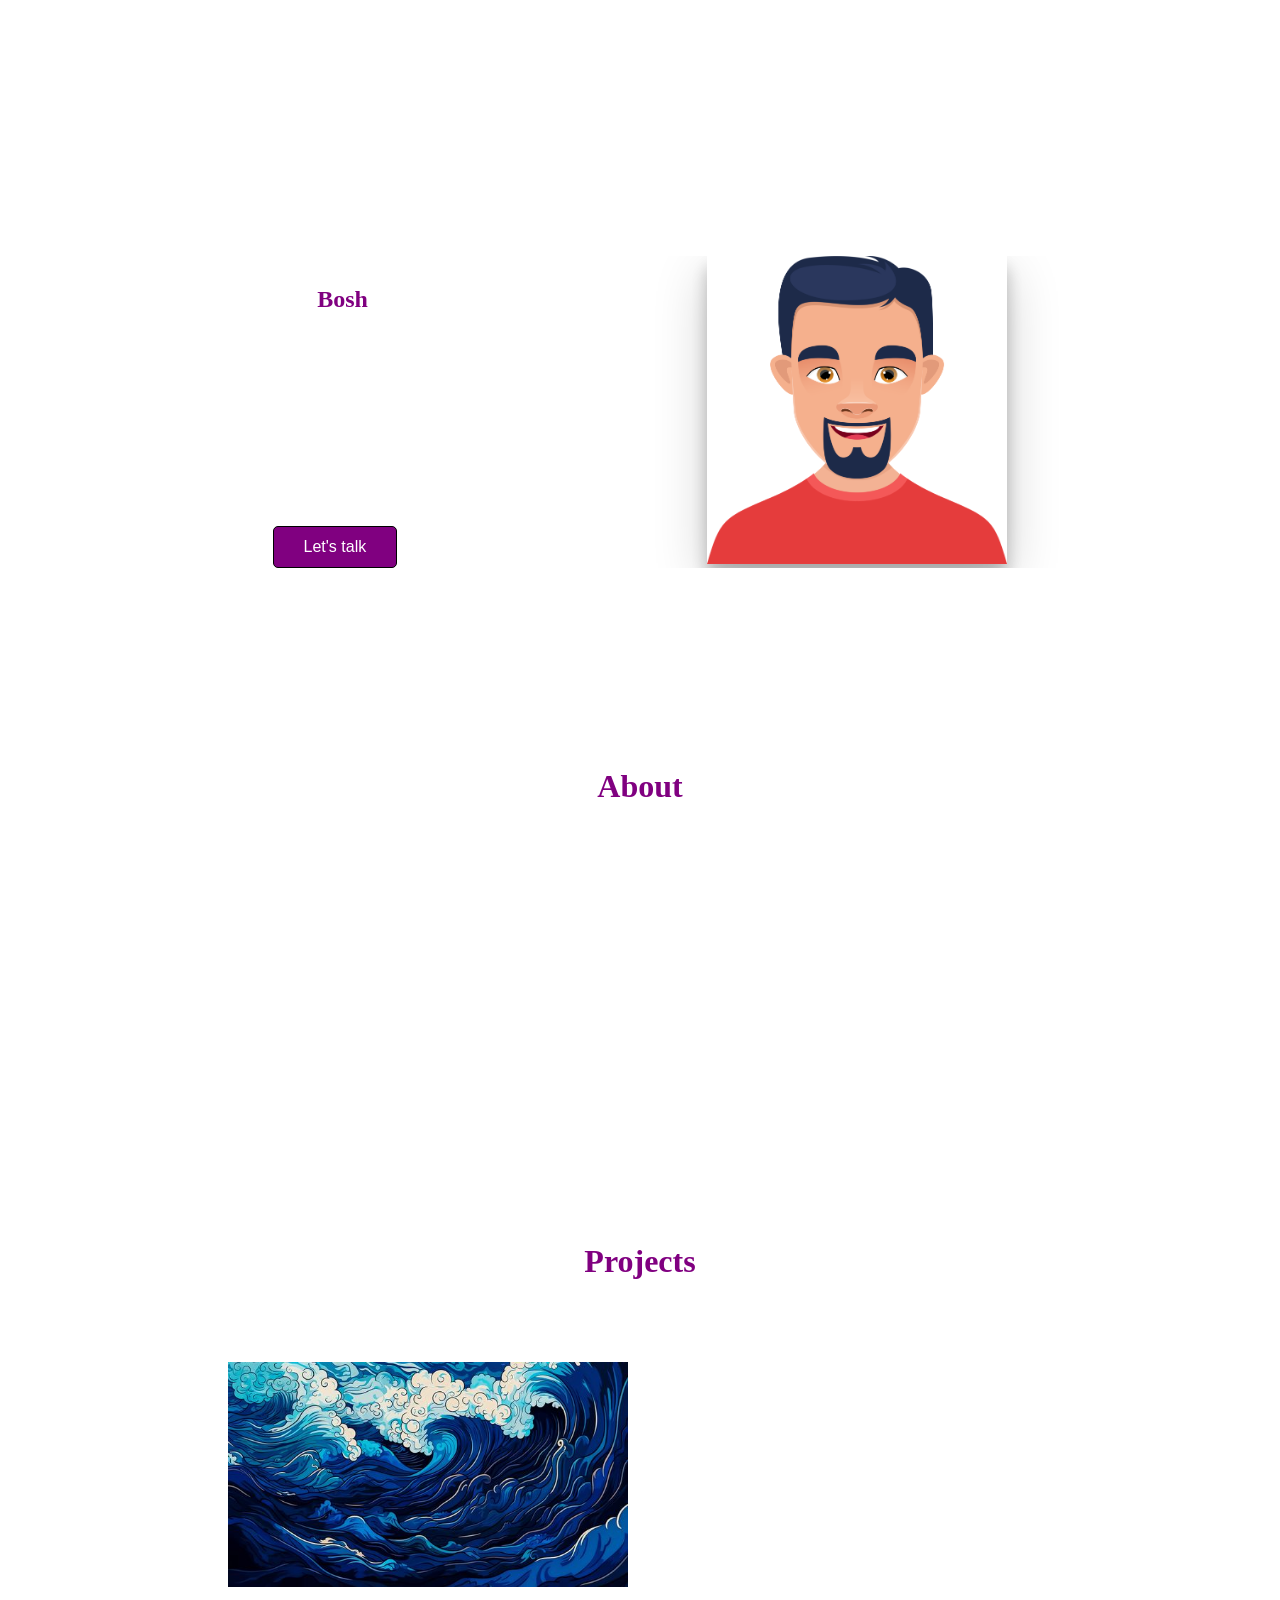
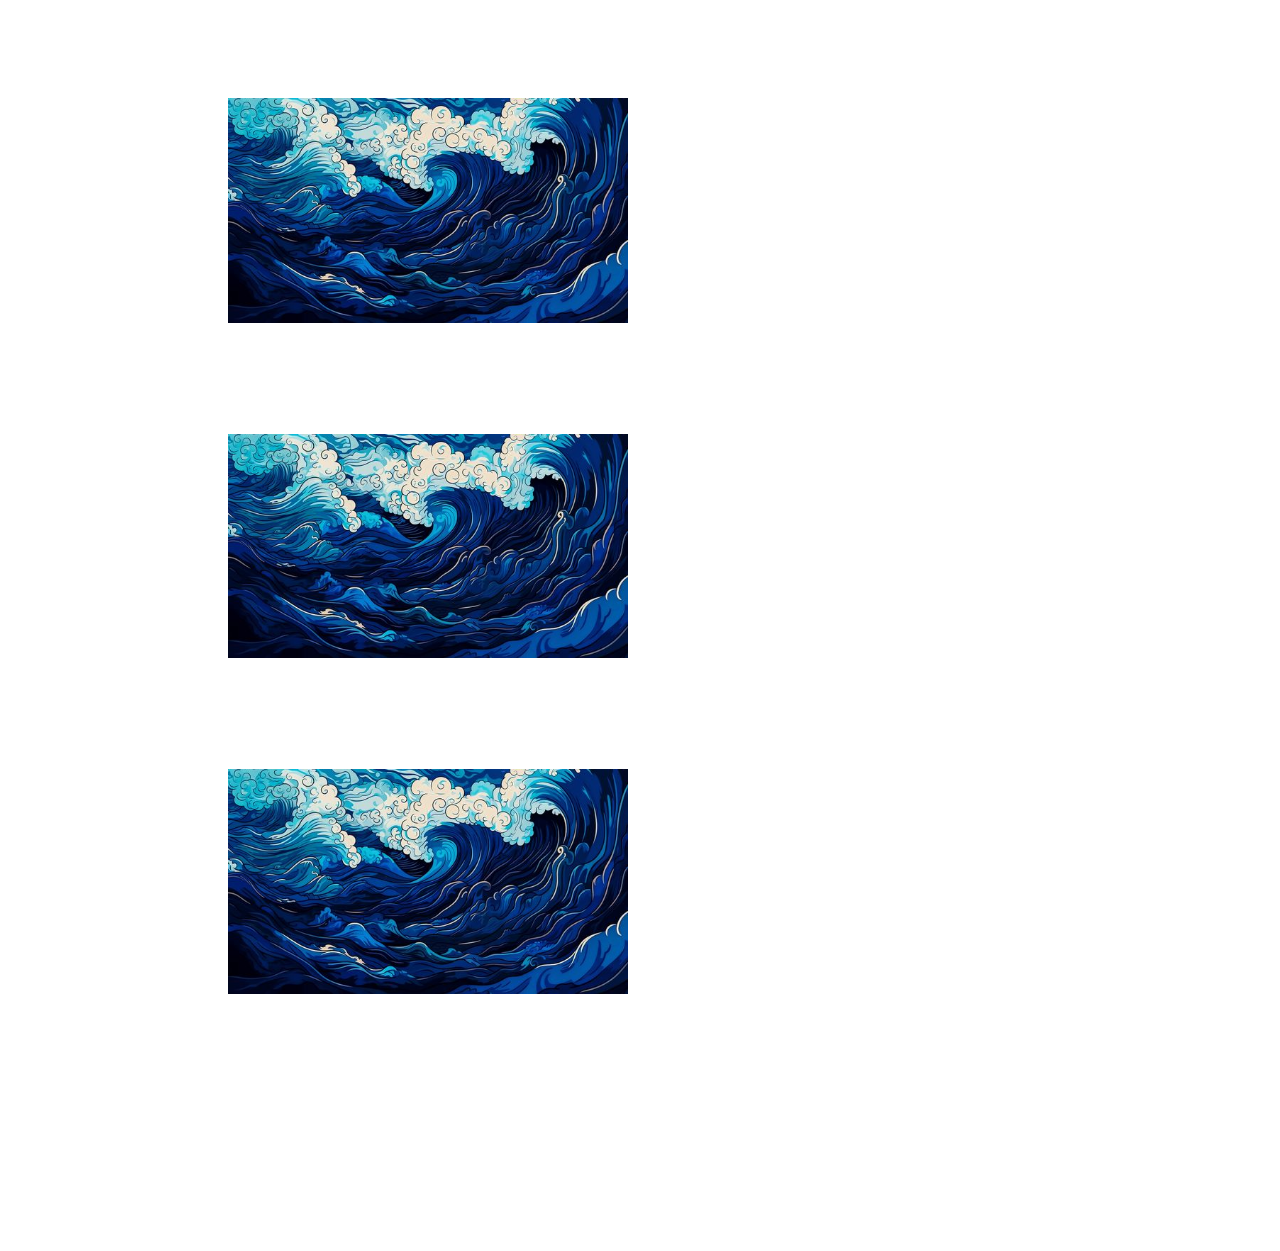
==== commit 06c25026: "New project layout" ====
--- a/index.html
+++ b/index.html
@@ -74,66 +74,66 @@
 
     <h1 class="project-title">Projects</h1>
     <div class="projects">
-      <div class="card_n">
-        <div class="card card1">
+      <div class="project1 project">
+        <div class="project-left">
           <h1>Project1</h1>
-          <div class="col1">
-            <img src="waves.jpg" alt="" width="400px" />
-          </div>
-          <div class="card-text">
-            <p>
-              I'm Bosh, a driven Frontend Developer proficient in HTML, CSS,
-              Tailwind, Git, PHP, and JavaScript. My mission is to bridge the
-              gap between design and functionality, ensuring that every digital
-              product I work on not only looks great but also functions
-              flawlessly.
-            </p>
-          </div>
+          <img src="waves.jpg" alt="" width="400px" />
         </div>
-        <div class="card card2">
+        <div class="project-right">
+          <p>
+            I'm Bosh, a driven Frontend Developer proficient in HTML, CSS,
+            Tailwind, Git, PHP, and JavaScript. My mission is to bridge the gap
+            between design and functionality, ensuring that every digital
+            product I work on not only looks great but also functions
+            flawlessly.
+          </p>
+        </div>
+      </div>
+
+      <div class="project2 project">
+        <div class="project-left">
           <h1>Project2</h1>
-          <div class="col1">
-            <img src="waves.jpg" alt="" width="400px" />
-          </div>
-          <div class="card-text">
-            <p>
-              I'm Bosh, a driven Frontend Developer proficient in HTML, CSS,
-              Tailwind, Git, PHP, and JavaScript. My mission is to bridge the
-              gap between design and functionality, ensuring that every digital
-              product I work on not only looks great but also functions
-              flawlessly.
-            </p>
-          </div>
+          <img src="waves.jpg" alt="" width="400px" />
         </div>
-        <div class="card card3">
+        <div class="project-right">
+          <p>
+            I'm Bosh, a driven Frontend Developer proficient in HTML, CSS,
+            Tailwind, Git, PHP, and JavaScript. My mission is to bridge the gap
+            between design and functionality, ensuring that every digital
+            product I work on not only looks great but also functions
+            flawlessly.
+          </p>
+        </div>
+      </div>
+      <div class="project3 project">
+        <div class="project-left">
           <h1>Project3</h1>
-          <div class="col1">
-            <img src="waves.jpg" alt="" width="400px" />
-          </div>
-          <div class="card-text">
-            <p>
-              I'm Bosh, a driven Frontend Developer proficient in HTML, CSS,
-              Tailwind, Git, PHP, and JavaScript. My mission is to bridge the
-              gap between design and functionality, ensuring that every digital
-              product I work on not only looks great but also functions
-              flawlessly.
-            </p>
-          </div>
+          <img src="waves.jpg" alt="" width="400px" />
         </div>
-        <div class="card card4">
+        <div class="project-right">
+          <p>
+            I'm Bosh, a driven Frontend Developer proficient in HTML, CSS,
+            Tailwind, Git, PHP, and JavaScript. My mission is to bridge the gap
+            between design and functionality, ensuring that every digital
+            product I work on not only looks great but also functions
+            flawlessly.
+          </p>
+        </div>
+      </div>
+
+      <div class="project4 project">
+        <div class="project-left">
           <h1>Project4</h1>
-          <div class="col1">
-            <img src="waves.jpg" alt="" width="400px" />
-          </div>
-          <div class="card-text">
-            <p>
-              I'm Bosh, a driven Frontend Developer proficient in HTML, CSS,
-              Tailwind, Git, PHP, and JavaScript. My mission is to bridge the
-              gap between design and functionality, ensuring that every digital
-              product I work on not only looks great but also functions
-              flawlessly.
-            </p>
-          </div>
+          <img src="waves.jpg" alt="" width="400px" />
+        </div>
+        <div class="project-right">
+          <p>
+            I'm Bosh, a driven Frontend Developer proficient in HTML, CSS,
+            Tailwind, Git, PHP, and JavaScript. My mission is to bridge the gap
+            between design and functionality, ensuring that every digital
+            product I work on not only looks great but also functions
+            flawlessly.
+          </p>
         </div>
       </div>
     </div>
--- a/c3301.css
+++ b/c3301.css
@@ -1,11 +1,11 @@
 @import url('https://fonts.googleapis.com/css2?family=Varela+Round&display=swap');
 @import url('https://fonts.googleapis.com/css2?family=Lexend:wght@100..900&family=Varela+Round&display=swap');
+@import url('https://fonts.googleapis.com/css2?family=Lexend:wght@100..900&family=Roboto+Mono:ital,wght@0,100..700;1,100..700&family=Varela+Round&display=swap');
 
 * {
     box-sizing: border-box;
     padding: 0;
     margin: 0;
-    font-weight: bold;
     text-align: start;
     color: var(--text-color);
     text-decoration: none;
@@ -23,10 +23,11 @@
 
 body {
     backdrop-filter: blur(10px);
-    background: linear-gradient(to top, var(--bg-color-2), #121634 100%);
+    background-image: url(rm218-bb-07.jpg);
     background-size: cover;
     background-attachment: fixed;
     min-height: 100vh;
+    /* padding-bottom: 100px; */
 }
 
 #home {
@@ -57,12 +58,11 @@
 }
 
 .image-col img {
-    
-    height: 304px;
+    height: 308px;
 }
 
 .text-col span {
-    color: var(--text-span-and-hover); /* Updated with green theme color */
+    color: purple; /* Updated with green theme color */
 }
 
 .navbar a {
@@ -78,7 +78,7 @@
     left: 0;
     width: 100%;
     height: 3px;
-    background-color: var(--active-link); /* Updated with green theme color */
+    background-color: rgb(146, 6, 146); /* Updated with green theme color */
     transform: scaleX(0);
     transform-origin: left;
     transition: transform 0.5s ease-in-out;
@@ -123,6 +123,10 @@
     font-size: 32px;
 }
 
+.about h1 {
+    color: purple;
+}
+
 .descrip, .projects-text {
     text-align: center;
     width: 650px;
@@ -136,12 +140,13 @@
 }
 
 .button1 {
-    background-color: var(--normal-button); /* Green theme button color */
+    background-color: purple; /* Green theme button color */
     color: white;
     padding: 11px 30px;
     border-radius: 5px;
     text-align: center;
     text-decoration: none;
+    border: 1px solid black;
     font-size: 16px;
     cursor: pointer;
     transition-duration: 0.4s;
@@ -150,31 +155,34 @@
 }
 
 .button1:hover {
-    background-color: var(--normal-btn-hover); /* Green theme button hover color */
+    background-color: rgb(155, 0, 155); /* Green theme button hover color */
     box-shadow: 0 12px 16px 0 rgba(0,0,0,0.24), 0 17px 50px 0 rgba(0,0,0,0.19);
 }
 
-.projects {
+.project {
     display: grid;
-    justify-content: center;
+    grid-template-columns: 1fr 1fr; /* Define two equal-width columns */
+    gap: 25px; /* Optional: Adds space between the columns */
+    padding: 1.5625rem 0; /* Create space between each project, 25px */
     align-items: center;
-    margin-top: 3.125rem;
-}
-
-.col1 {
-    grid-column: 1;
-}
-
-.card-text {
-    grid-column: 2;
-}
-
-.card_n p {
+}
+
+.project-left {
+    justify-self: end;
+}
+
+.project {
+    margin: 20px 0;
+}
+
+.project-left img {
+    height: auto;
+}
+
+.project-right {
     max-width: 25rem;
-}
-
-.card {
-    margin-bottom: 50px;
+    text-align: start;
+/*     align-self: center; */
 }
 
 
@@ -182,6 +190,7 @@
     margin-top: 9.375rem;
     margin-bottom: 1.25rem;
     text-align: center;
+    color: purple;
 }
 
 .card img:hover {
@@ -189,13 +198,17 @@
 }
 
 .footer {
-    position: absolute;
+    /* position: fixed;
+    position: absolute; */
+    position: sticky;
     left: 0; /* this sets the width to 100percent, better than width: 100vw; as it doesn't affect the scrollbar */
     right: 0;
     bottom: 0; /* Ensure it sticks to the bottom */
     display: flex;
     justify-content: center; /* Horizontally center the content */
     align-items: center; /* Vertically center the content */
+    gap: 5px;
+    margin: 100px 0;
 }
 
 
@@ -239,3 +252,4 @@
         align-items: center; */
     }
 }
+
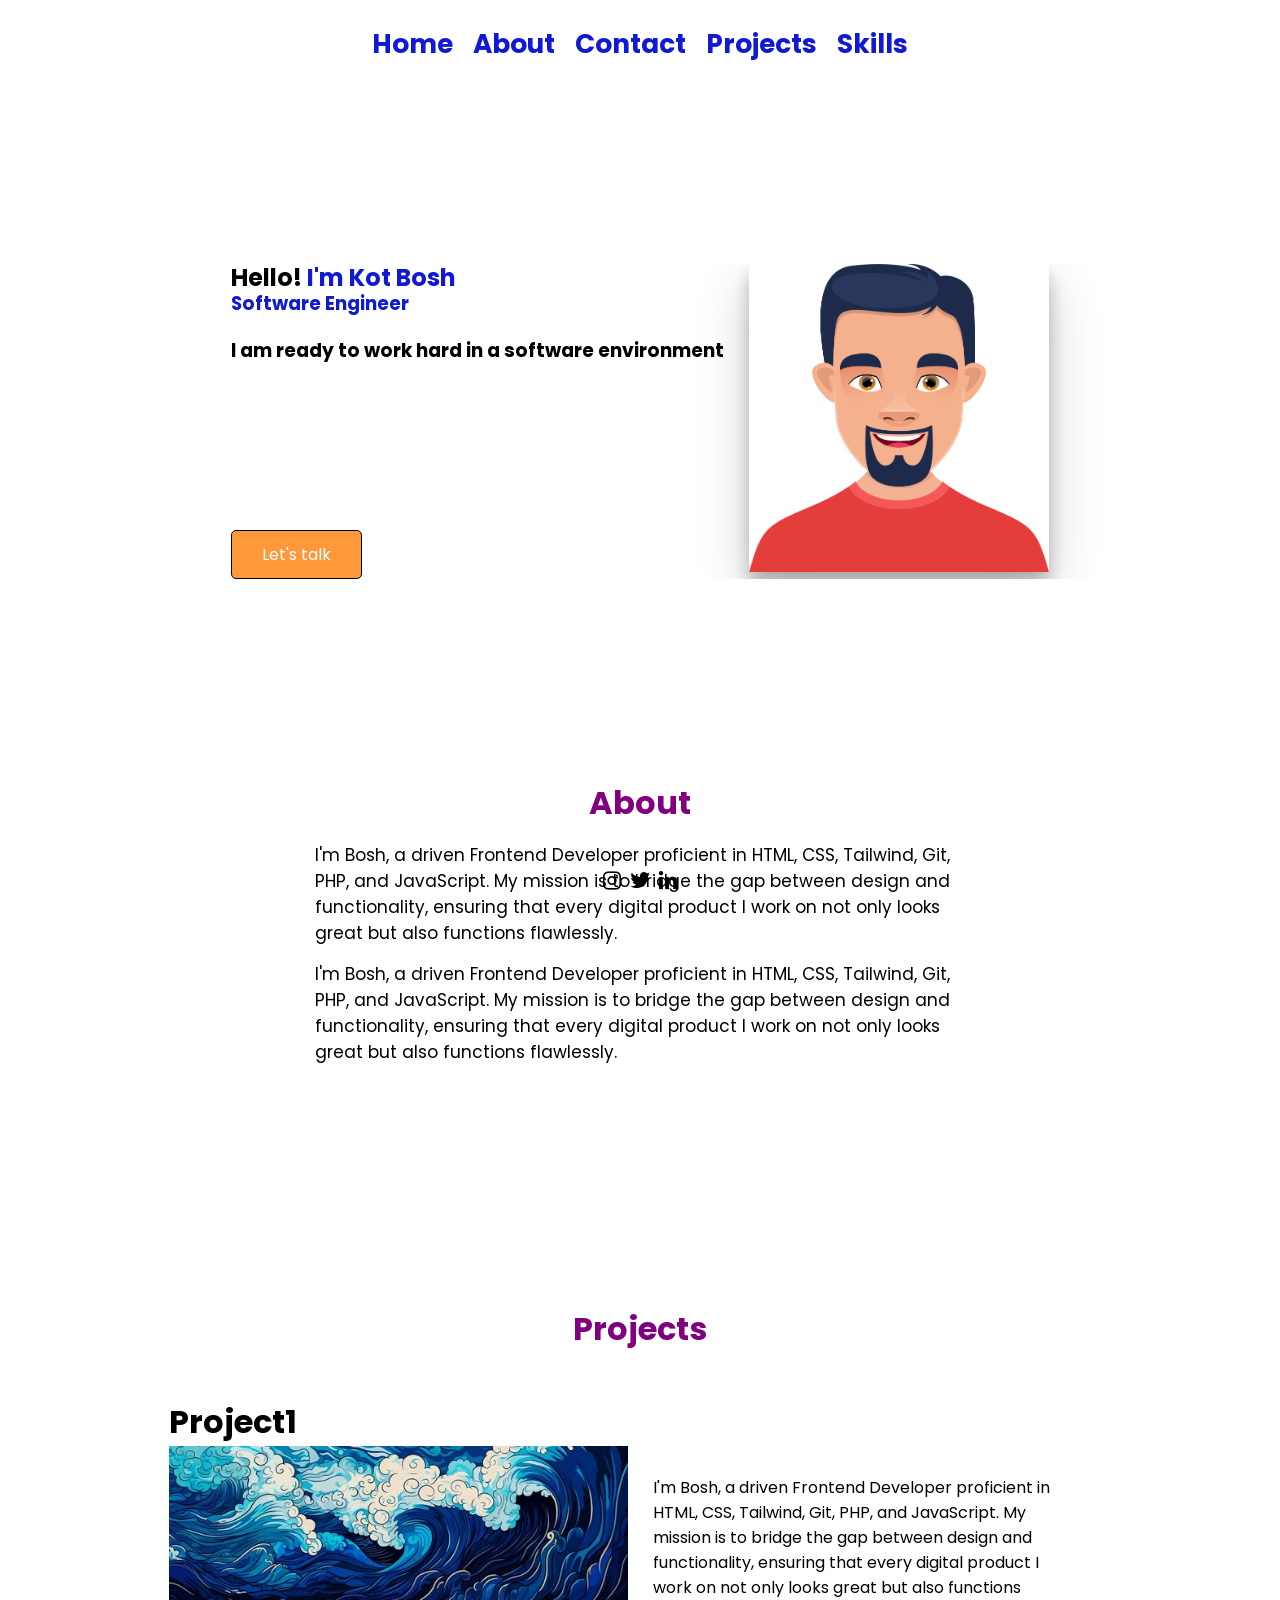
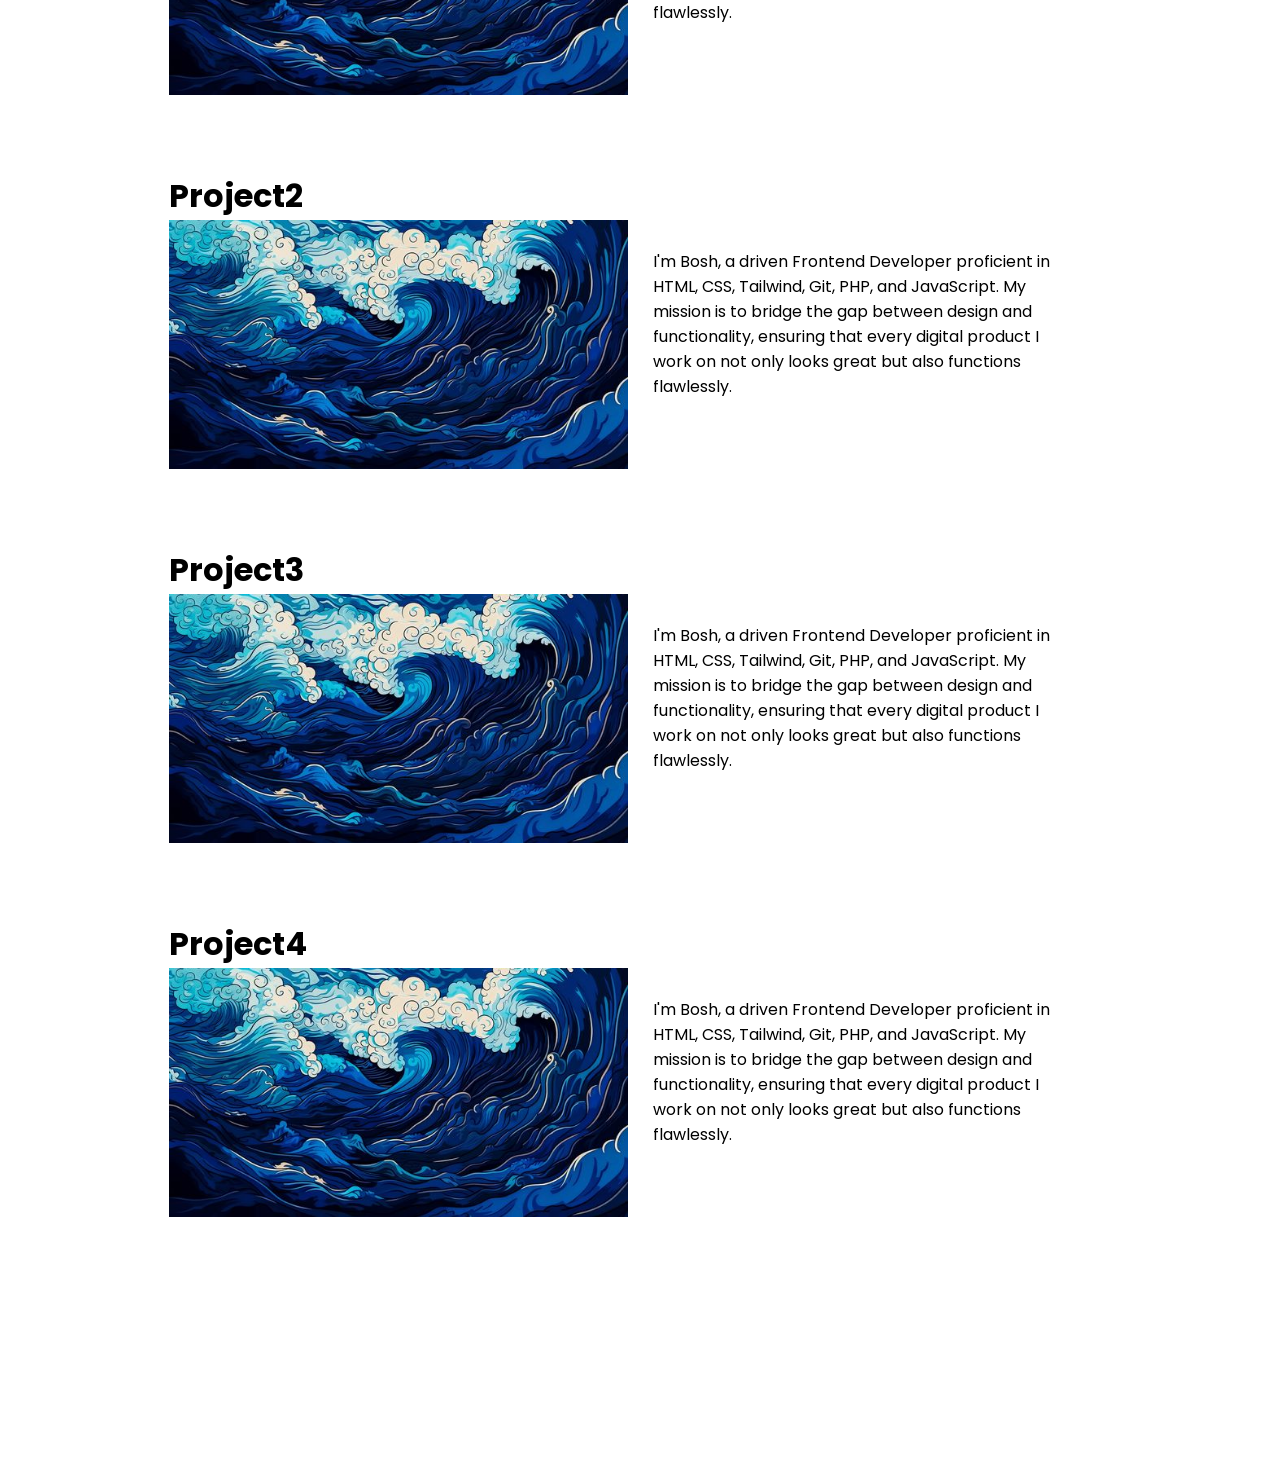
==== commit 36c3e65b: "Design changes" ====
--- a/index.html
+++ b/index.html
@@ -19,6 +19,7 @@
 
   <body>
     <nav class="navbar">
+      <a href="#">Home</a>
       <a href="#">About</a>
       <a href="#">Contact</a>
       <a href="#">Projects</a>
@@ -27,8 +28,7 @@
 
     <section id="home" class="home">
       <div class="text-col">
-        <h1>Hello, I am</h1>
-        <h1 class="the-bosh">Kot <span>Bosh</span></h1>
+        <h1><span>Hello!</span> I'm Kot Bosh</h1>
         <h3 class="software-engineer">Software Engineer</h3>
         <div class="text-home">
           <h3>I am ready to work hard in a software environment</h3>
--- a/c3301.css
+++ b/c3301.css
@@ -1,13 +1,15 @@
 @import url('https://fonts.googleapis.com/css2?family=Varela+Round&display=swap');
 @import url('https://fonts.googleapis.com/css2?family=Lexend:wght@100..900&family=Varela+Round&display=swap');
 @import url('https://fonts.googleapis.com/css2?family=Lexend:wght@100..900&family=Roboto+Mono:ital,wght@0,100..700;1,100..700&family=Varela+Round&display=swap');
+@import url('https://fonts.googleapis.com/css2?family=Lexend:wght@100..900&family=Poppins:ital,wght@0,100;0,200;0,300;0,400;0,500;0,600;0,700;0,800;0,900;1,100;1,200;1,300;1,400;1,500;1,600;1,700;1,800;1,900&family=Roboto+Mono:ital,wght@0,100..700;1,100..700&family=Varela+Round&display=swap');
 
 * {
+    font-family: "Poppins", sans-serif;
     box-sizing: border-box;
     padding: 0;
     margin: 0;
     text-align: start;
-    color: var(--text-color);
+    color: black;
     text-decoration: none;
 }
 
@@ -19,11 +21,12 @@
     --normal-button: #259650;
     --normal-btn-hover: #3c9961;
     --normal-btn-active: #3A8B5E;
+    --normal-btn-bg: #FF983A;
 }
 
 body {
     backdrop-filter: blur(10px);
-    background-image: url(rm218-bb-07.jpg);
+    /* background-image: url(rm218-bb-07.jpg); */
     background-size: cover;
     background-attachment: fixed;
     min-height: 100vh;
@@ -61,14 +64,15 @@
     height: 308px;
 }
 
-.text-col span {
-    color: purple; /* Updated with green theme color */
+.text-col h1, .software-engineer {
+    color: #1119D5; /* Updated with green theme color */
 }
 
 .navbar a {
     position: relative;
     font-size: 1.1em;
-    font-family: "Varela Round", sans-serif;
+    color: #1119D5;
+    font-weight: bold;
 }
 
 .navbar a::after {
@@ -140,7 +144,7 @@
 }
 
 .button1 {
-    background-color: purple; /* Green theme button color */
+    background-color: var(--normal-btn-bg); /* Green theme button color */
     color: white;
     padding: 11px 30px;
     border-radius: 5px;
@@ -176,7 +180,8 @@
 }
 
 .project-left img {
-    height: auto;
+    height: 249px;
+    width: 459px;
 }
 
 .project-right {
